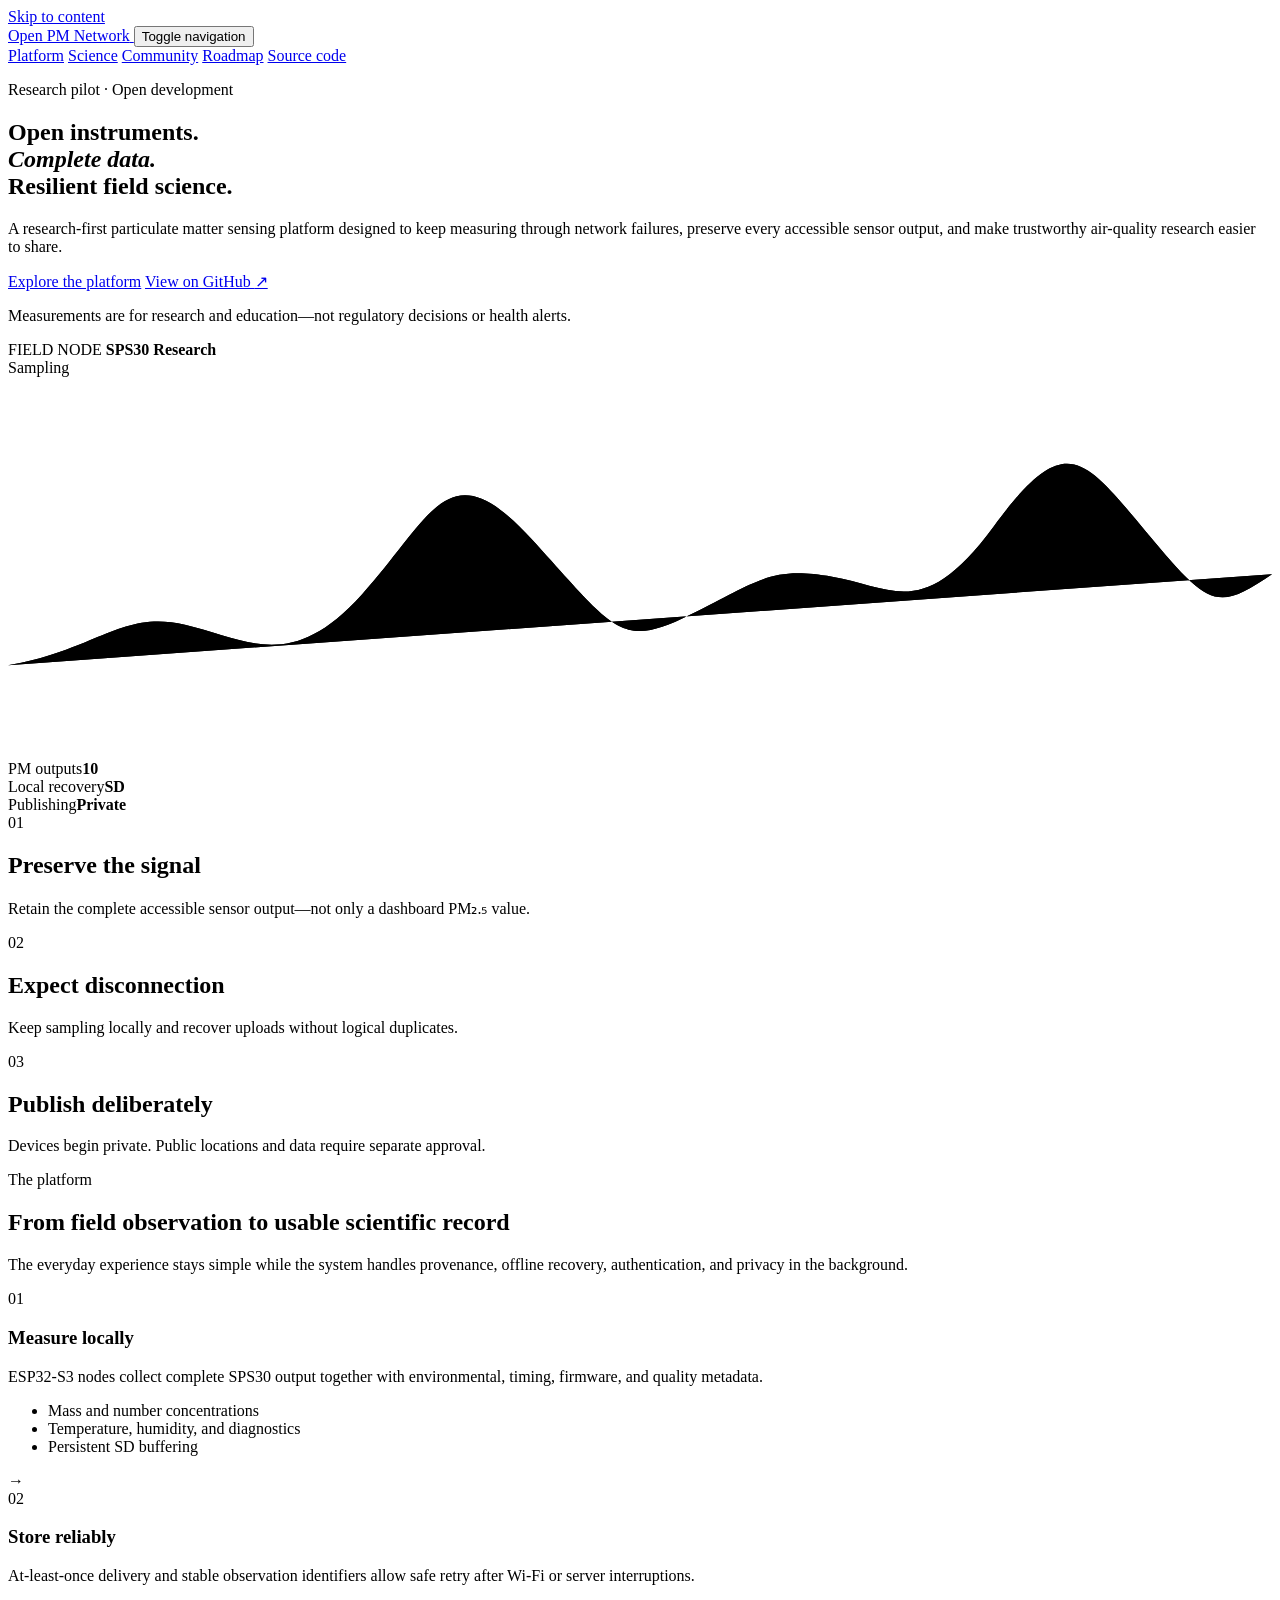
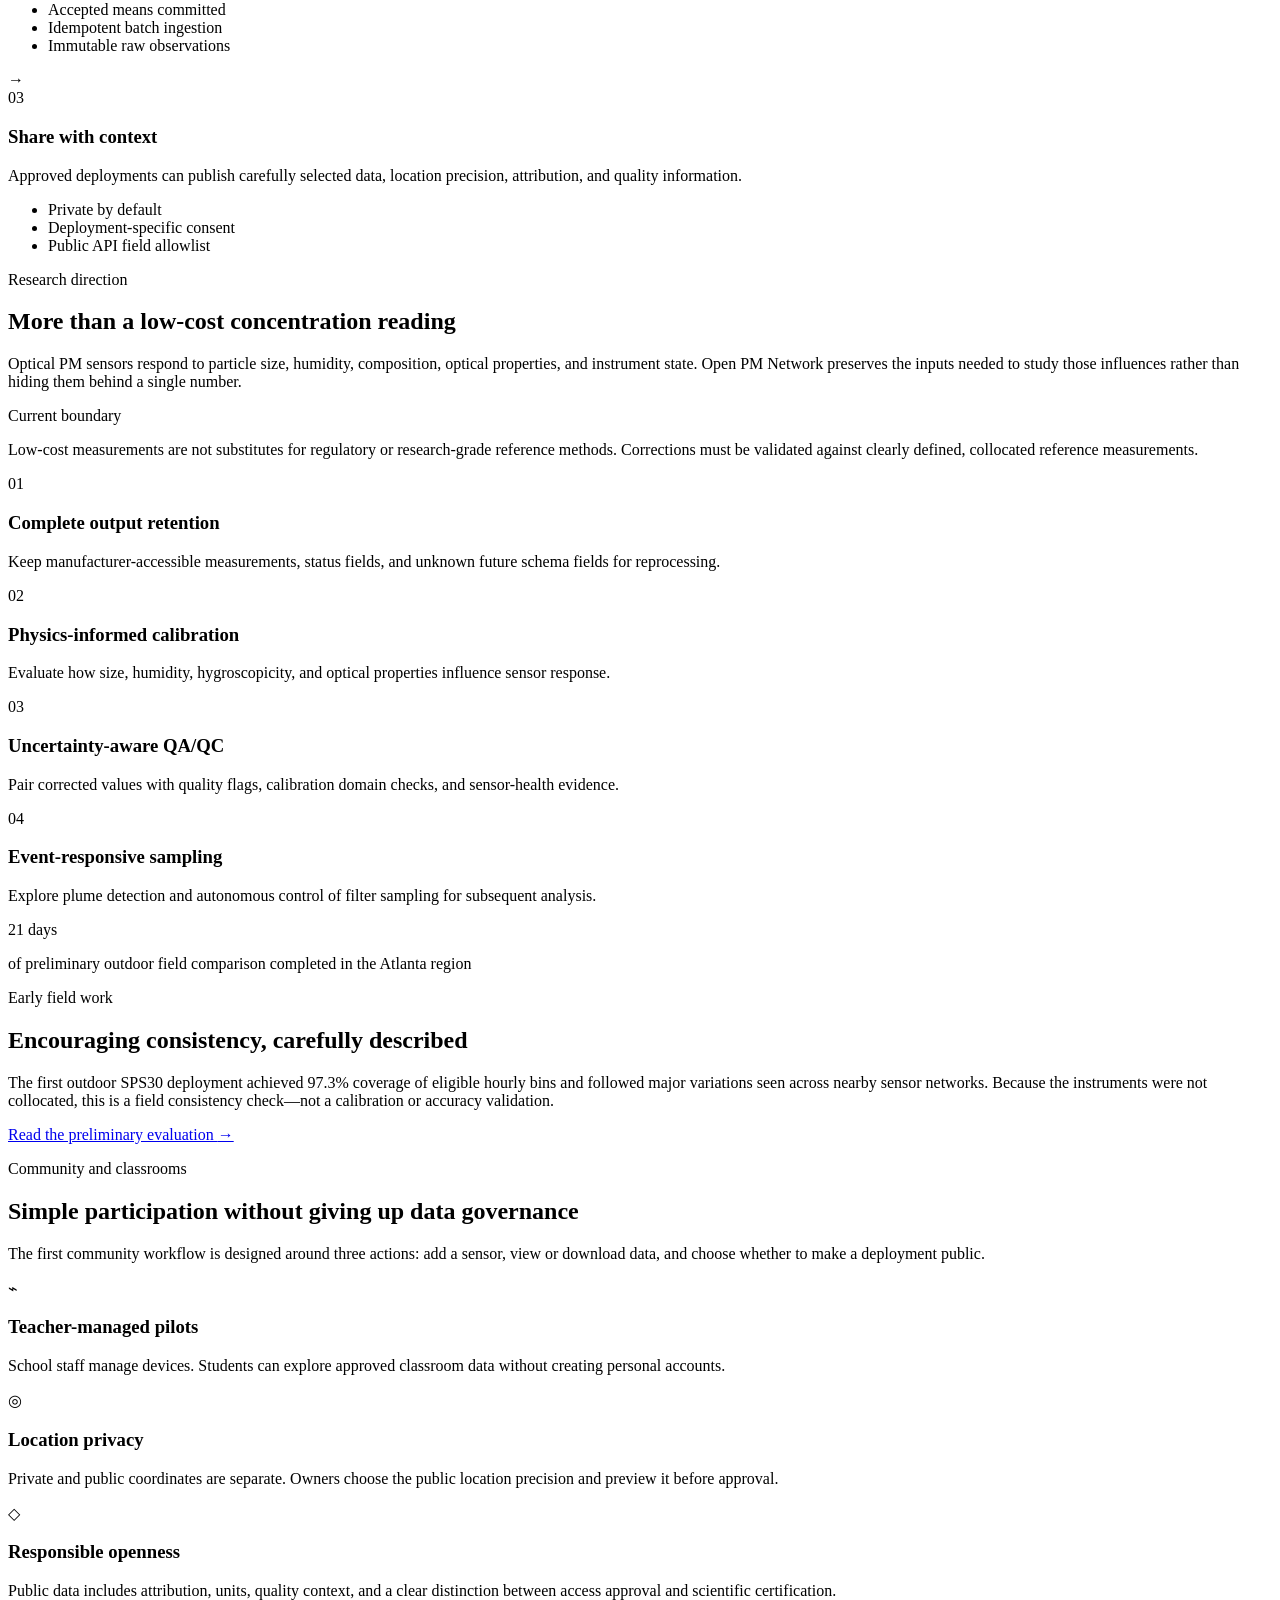
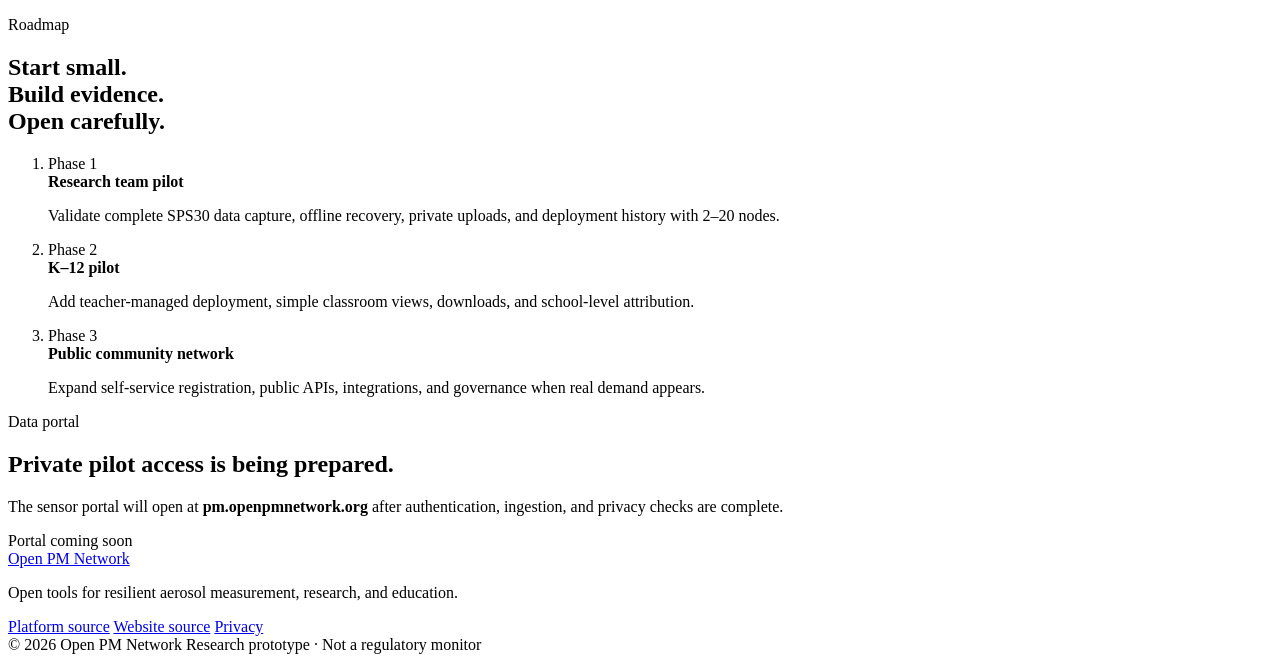
==== index.html @ d5e6d2a4 "Add public project homepage" ====
<!doctype html>
<html lang="en">
  <head>
    <meta charset="utf-8">
    <meta name="viewport" content="width=device-width, initial-scale=1">
    <meta name="description" content="Open PM Network is an open, research-first platform for resilient particulate matter sensing, complete data retention, and community science.">
    <meta name="theme-color" content="#eef7f1">
    <link rel="canonical" href="https://www.openpmnetwork.org/">
    <link rel="stylesheet" href="styles.css">
    <script src="app.js" defer></script>
    <title>Open PM Network | Research-first particulate matter sensing</title>
  </head>
  <body>
    <a class="skip-link" href="#main-content">Skip to content</a>

    <header class="site-header" data-header>
      <div class="shell nav-wrap">
        <a class="brand" href="#top" aria-label="Open PM Network home">
          <span class="brand-mark" aria-hidden="true">
            <span></span><span></span><span></span>
          </span>
          <span>Open PM Network</span>
        </a>
        <button class="nav-toggle" type="button" aria-expanded="false" aria-controls="site-nav" data-nav-toggle>
          <span class="sr-only">Toggle navigation</span>
          <span></span><span></span><span></span>
        </button>
        <nav id="site-nav" class="site-nav" aria-label="Primary navigation" data-nav>
          <a href="#platform">Platform</a>
          <a href="#science">Science</a>
          <a href="#community">Community</a>
          <a href="#roadmap">Roadmap</a>
          <a class="nav-cta" href="https://github.com/pengfeiliu371/pm-sensor-node">Source code</a>
        </nav>
      </div>
    </header>

    <main id="main-content">
      <section class="hero" id="top">
        <div class="hero-grid shell">
          <div class="hero-copy reveal">
            <p class="eyebrow"><span class="pulse" aria-hidden="true"></span> Research pilot · Open development</p>
            <h1>Open instruments.<br><em>Complete data.</em><br>Resilient field science.</h1>
            <p class="hero-lede">A research-first particulate matter sensing platform designed to keep measuring through network failures, preserve every accessible sensor output, and make trustworthy air-quality research easier to share.</p>
            <div class="button-row">
              <a class="button button-primary" href="#platform">Explore the platform</a>
              <a class="button button-secondary" href="https://github.com/pengfeiliu371/pm-sensor-node">View on GitHub <span aria-hidden="true">↗</span></a>
            </div>
            <p class="hero-note">Measurements are for research and education—not regulatory decisions or health alerts.</p>
          </div>

          <div class="hero-instrument reveal" aria-label="Illustration of an environmental sensor data stream">
            <div class="instrument-card">
              <div class="instrument-head">
                <div>
                  <span class="micro-label">FIELD NODE</span>
                  <strong>SPS30 Research</strong>
                </div>
                <span class="status-chip">Sampling</span>
              </div>
              <div class="particle-field" aria-hidden="true">
                <span style="--x: 12%; --y: 35%; --s: 8px; --d: 0s"></span>
                <span style="--x: 24%; --y: 67%; --s: 4px; --d: .6s"></span>
                <span style="--x: 37%; --y: 22%; --s: 12px; --d: 1.3s"></span>
                <span style="--x: 49%; --y: 52%; --s: 6px; --d: .2s"></span>
                <span style="--x: 63%; --y: 30%; --s: 4px; --d: 1.7s"></span>
                <span style="--x: 72%; --y: 70%; --s: 10px; --d: .9s"></span>
                <span style="--x: 86%; --y: 43%; --s: 6px; --d: 1.1s"></span>
                <svg viewBox="0 0 500 150" role="img" aria-label="Stylized particulate matter time series">
                  <path class="grid-line" d="M0 30H500M0 75H500M0 120H500"></path>
                  <path class="data-shadow" d="M0 114 C35 108,45 92,70 98 S112 117,140 86 S174 28,207 64 S242 108,270 94 S302 75,326 79 S362 97,390 59 S425 31,450 61 S478 93,500 78"></path>
                  <path class="data-line" d="M0 114 C35 108,45 92,70 98 S112 117,140 86 S174 28,207 64 S242 108,270 94 S302 75,326 79 S362 97,390 59 S425 31,450 61 S478 93,500 78"></path>
                </svg>
              </div>
              <div class="instrument-stats">
                <div><span>PM outputs</span><strong>10</strong></div>
                <div><span>Local recovery</span><strong>SD</strong></div>
                <div><span>Publishing</span><strong>Private</strong></div>
              </div>
            </div>
            <div class="orbit orbit-one" aria-hidden="true"></div>
            <div class="orbit orbit-two" aria-hidden="true"></div>
          </div>
        </div>
      </section>

      <section class="principles" aria-label="Core project principles">
        <div class="shell principle-grid">
          <article><span>01</span><h2>Preserve the signal</h2><p>Retain the complete accessible sensor output—not only a dashboard PM₂.₅ value.</p></article>
          <article><span>02</span><h2>Expect disconnection</h2><p>Keep sampling locally and recover uploads without logical duplicates.</p></article>
          <article><span>03</span><h2>Publish deliberately</h2><p>Devices begin private. Public locations and data require separate approval.</p></article>
        </div>
      </section>

      <section class="section" id="platform">
        <div class="shell">
          <div class="section-heading reveal">
            <p class="eyebrow">The platform</p>
            <h2>From field observation to usable scientific record</h2>
            <p>The everyday experience stays simple while the system handles provenance, offline recovery, authentication, and privacy in the background.</p>
          </div>

          <div class="flow-grid reveal">
            <article class="flow-card">
              <span class="flow-number">01</span>
              <div class="flow-icon node-icon" aria-hidden="true"><span></span></div>
              <h3>Measure locally</h3>
              <p>ESP32-S3 nodes collect complete SPS30 output together with environmental, timing, firmware, and quality metadata.</p>
              <ul>
                <li>Mass and number concentrations</li>
                <li>Temperature, humidity, and diagnostics</li>
                <li>Persistent SD buffering</li>
              </ul>
            </article>
            <div class="flow-arrow" aria-hidden="true">→</div>
            <article class="flow-card">
              <span class="flow-number">02</span>
              <div class="flow-icon server-icon" aria-hidden="true"><span></span><span></span><span></span></div>
              <h3>Store reliably</h3>
              <p>At-least-once delivery and stable observation identifiers allow safe retry after Wi-Fi or server interruptions.</p>
              <ul>
                <li>Accepted means committed</li>
                <li>Idempotent batch ingestion</li>
                <li>Immutable raw observations</li>
              </ul>
            </article>
            <div class="flow-arrow" aria-hidden="true">→</div>
            <article class="flow-card">
              <span class="flow-number">03</span>
              <div class="flow-icon network-icon" aria-hidden="true"><span></span><span></span><span></span><span></span></div>
              <h3>Share with context</h3>
              <p>Approved deployments can publish carefully selected data, location precision, attribution, and quality information.</p>
              <ul>
                <li>Private by default</li>
                <li>Deployment-specific consent</li>
                <li>Public API field allowlist</li>
              </ul>
            </article>
          </div>
        </div>
      </section>

      <section class="section section-dark" id="science">
        <div class="shell science-grid">
          <div class="science-copy reveal">
            <p class="eyebrow eyebrow-light">Research direction</p>
            <h2>More than a low-cost concentration reading</h2>
            <p>Optical PM sensors respond to particle size, humidity, composition, optical properties, and instrument state. Open PM Network preserves the inputs needed to study those influences rather than hiding them behind a single number.</p>
            <div class="science-callout">
              <span>Current boundary</span>
              <p>Low-cost measurements are not substitutes for regulatory or research-grade reference methods. Corrections must be validated against clearly defined, collocated reference measurements.</p>
            </div>
          </div>
          <div class="research-list reveal">
            <article><span>01</span><div><h3>Complete output retention</h3><p>Keep manufacturer-accessible measurements, status fields, and unknown future schema fields for reprocessing.</p></div></article>
            <article><span>02</span><div><h3>Physics-informed calibration</h3><p>Evaluate how size, humidity, hygroscopicity, and optical properties influence sensor response.</p></div></article>
            <article><span>03</span><div><h3>Uncertainty-aware QA/QC</h3><p>Pair corrected values with quality flags, calibration domain checks, and sensor-health evidence.</p></div></article>
            <article><span>04</span><div><h3>Event-responsive sampling</h3><p>Explore plume detection and autonomous control of filter sampling for subsequent analysis.</p></div></article>
          </div>
        </div>
      </section>

      <section class="section evidence-section">
        <div class="shell evidence-grid">
          <div class="evidence-metric reveal">
            <span class="big-number">21</span>
            <span class="big-unit">days</span>
            <p>of preliminary outdoor field comparison completed in the Atlanta region</p>
          </div>
          <div class="evidence-copy reveal">
            <p class="eyebrow">Early field work</p>
            <h2>Encouraging consistency, carefully described</h2>
            <p>The first outdoor SPS30 deployment achieved 97.3% coverage of eligible hourly bins and followed major variations seen across nearby sensor networks. Because the instruments were not collocated, this is a field consistency check—not a calibration or accuracy validation.</p>
            <a class="text-link" href="https://github.com/pengfeiliu371/pm-sensor-node/blob/main/docs/PRELIMINARY_PM25_FIELD_EVALUATION.md">Read the preliminary evaluation <span aria-hidden="true">→</span></a>
          </div>
        </div>
      </section>

      <section class="section community-section" id="community">
        <div class="shell">
          <div class="section-heading narrow reveal">
            <p class="eyebrow">Community and classrooms</p>
            <h2>Simple participation without giving up data governance</h2>
            <p>The first community workflow is designed around three actions: add a sensor, view or download data, and choose whether to make a deployment public.</p>
          </div>
          <div class="community-grid reveal">
            <article><span class="community-symbol" aria-hidden="true">⌁</span><h3>Teacher-managed pilots</h3><p>School staff manage devices. Students can explore approved classroom data without creating personal accounts.</p></article>
            <article><span class="community-symbol" aria-hidden="true">◎</span><h3>Location privacy</h3><p>Private and public coordinates are separate. Owners choose the public location precision and preview it before approval.</p></article>
            <article><span class="community-symbol" aria-hidden="true">◇</span><h3>Responsible openness</h3><p>Public data includes attribution, units, quality context, and a clear distinction between access approval and scientific certification.</p></article>
          </div>
        </div>
      </section>

      <section class="section roadmap-section" id="roadmap">
        <div class="shell roadmap-grid">
          <div class="roadmap-heading reveal">
            <p class="eyebrow">Roadmap</p>
            <h2>Start small.<br>Build evidence.<br>Open carefully.</h2>
          </div>
          <ol class="roadmap reveal">
            <li class="current"><span>Phase 1</span><div><strong>Research team pilot</strong><p>Validate complete SPS30 data capture, offline recovery, private uploads, and deployment history with 2–20 nodes.</p></div></li>
            <li><span>Phase 2</span><div><strong>K–12 pilot</strong><p>Add teacher-managed deployment, simple classroom views, downloads, and school-level attribution.</p></div></li>
            <li><span>Phase 3</span><div><strong>Public community network</strong><p>Expand self-service registration, public APIs, integrations, and governance when real demand appears.</p></div></li>
          </ol>
        </div>
      </section>

      <section class="portal-section">
        <div class="shell portal-card reveal">
          <div>
            <p class="eyebrow eyebrow-light">Data portal</p>
            <h2>Private pilot access is being prepared.</h2>
            <p>The sensor portal will open at <strong>pm.openpmnetwork.org</strong> after authentication, ingestion, and privacy checks are complete.</p>
          </div>
          <span class="button button-disabled" aria-disabled="true">Portal coming soon</span>
        </div>
      </section>
    </main>

    <footer class="site-footer">
      <div class="shell footer-grid">
        <div>
          <a class="brand footer-brand" href="#top"><span class="brand-mark" aria-hidden="true"><span></span><span></span><span></span></span><span>Open PM Network</span></a>
          <p>Open tools for resilient aerosol measurement, research, and education.</p>
        </div>
        <div class="footer-links">
          <a href="https://github.com/pengfeiliu371/pm-sensor-node">Platform source</a>
          <a href="https://github.com/pengfeiliu371/openpmnetwork-website">Website source</a>
          <a href="privacy.html">Privacy</a>
        </div>
      </div>
      <div class="shell footer-bottom">
        <span>© <span data-year>2026</span> Open PM Network</span>
        <span>Research prototype · Not a regulatory monitor</span>
      </div>
    </footer>
  </body>
</html>
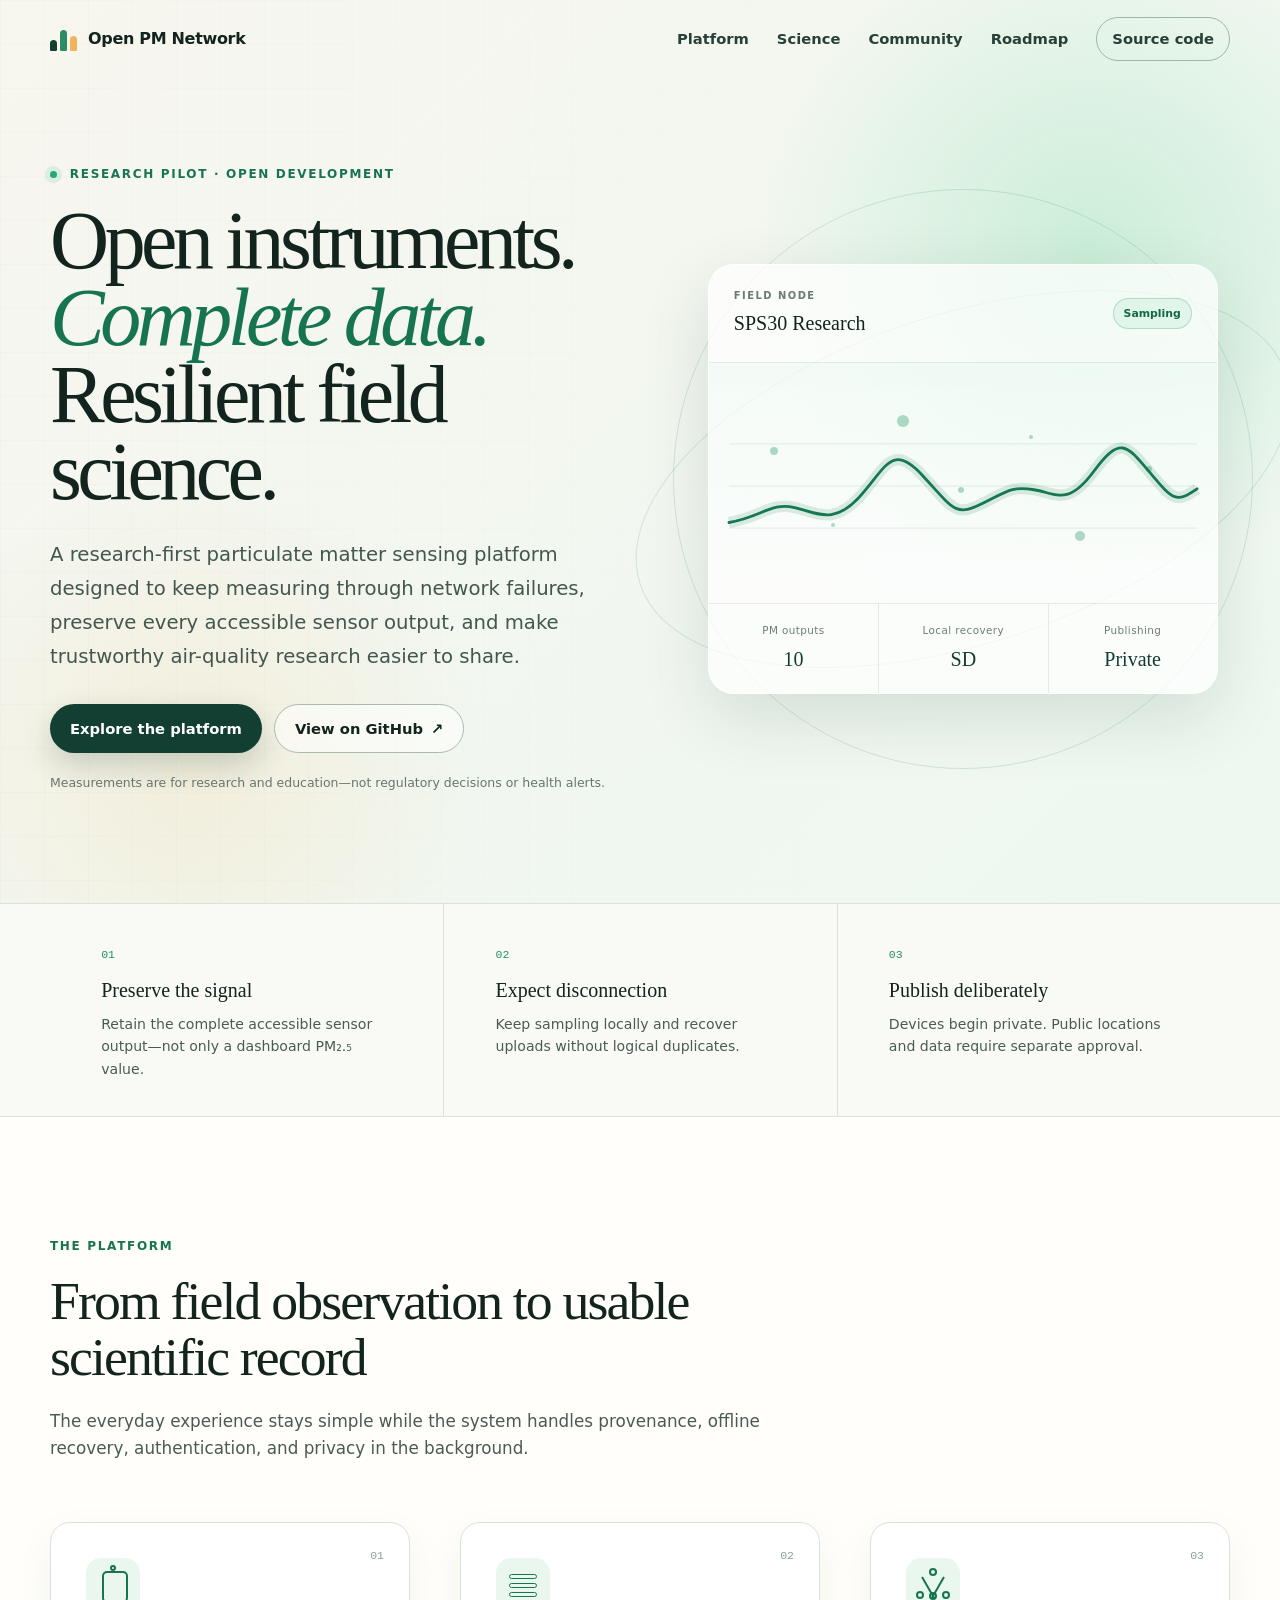
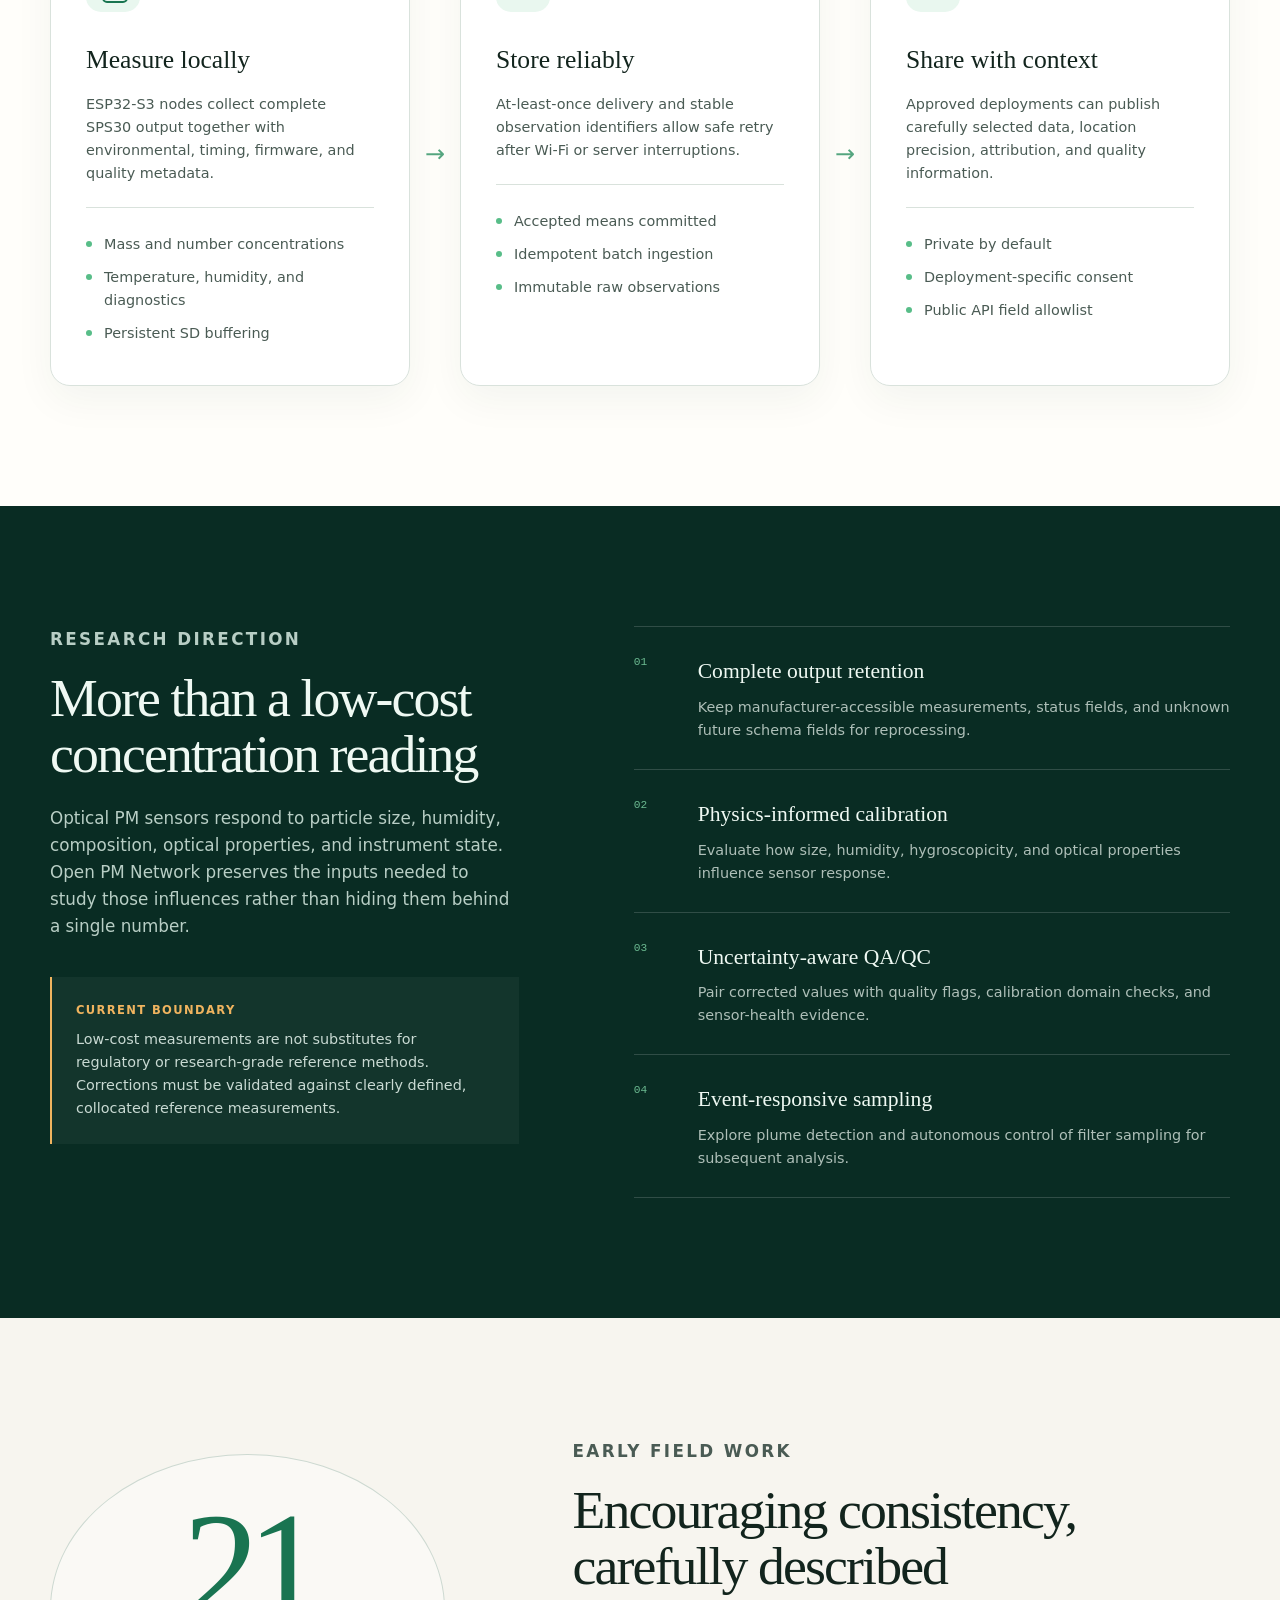
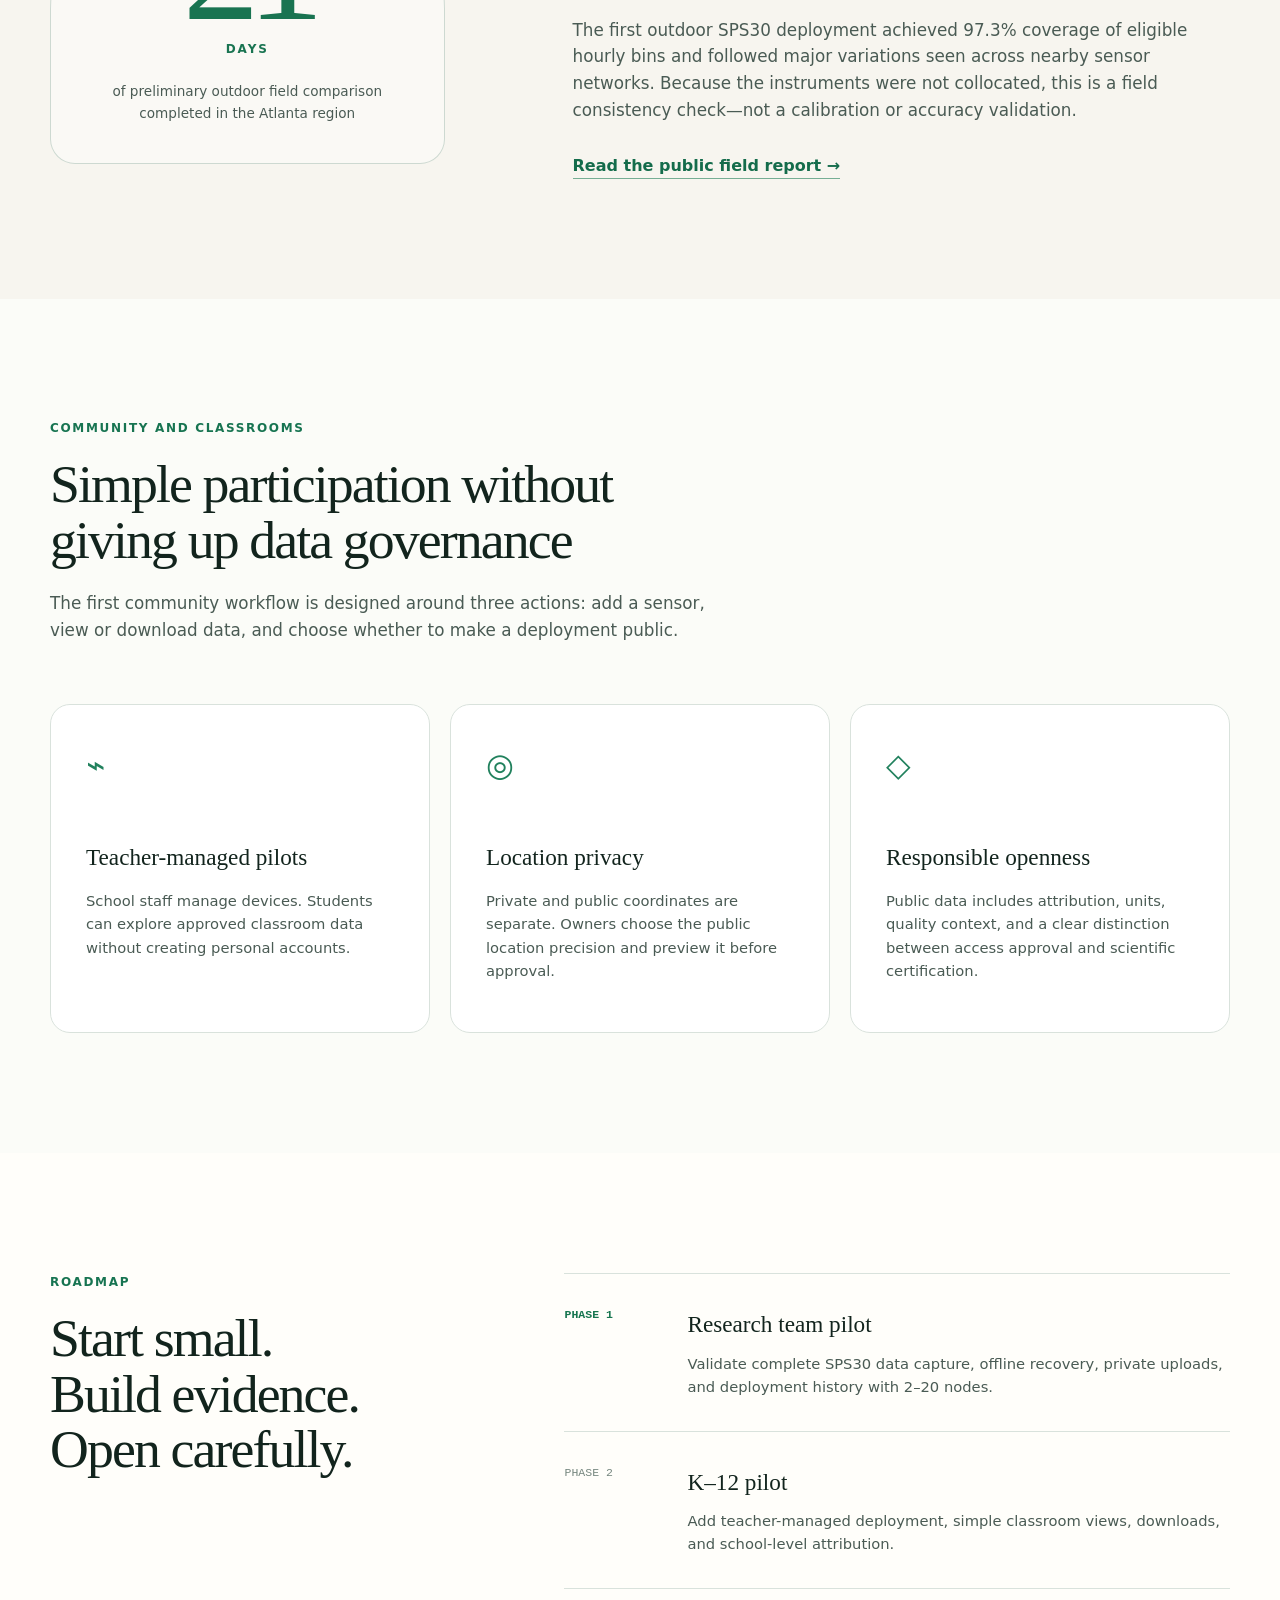
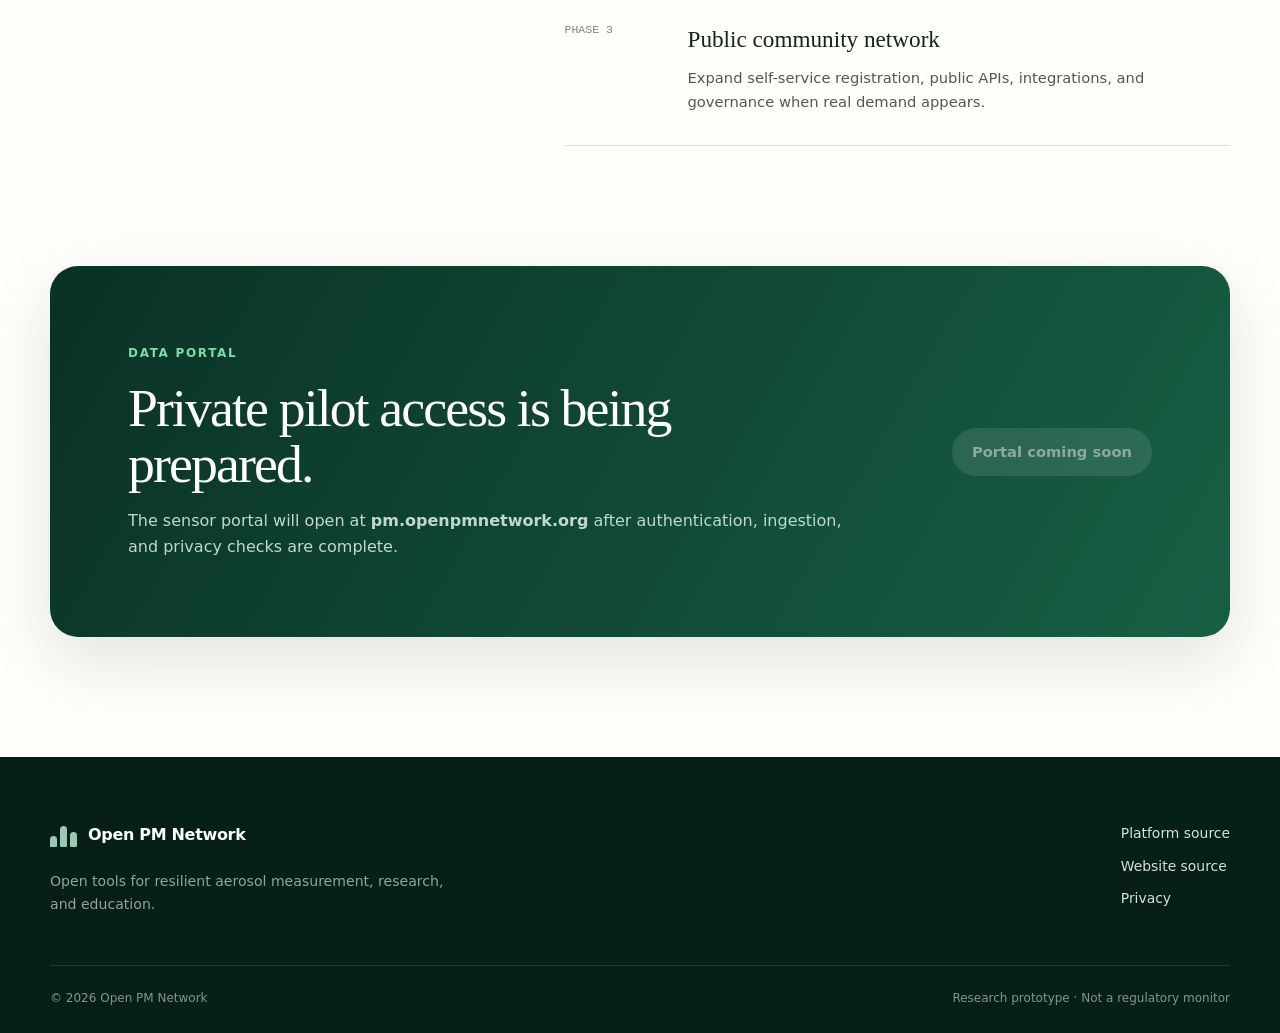
==== commit 0e3b47cd: "Link the public field report" ====
--- a/index.html
+++ b/index.html
@@ -171,7 +171,7 @@
             <p class="eyebrow">Early field work</p>
             <h2>Encouraging consistency, carefully described</h2>
             <p>The first outdoor SPS30 deployment achieved 97.3% coverage of eligible hourly bins and followed major variations seen across nearby sensor networks. Because the instruments were not collocated, this is a field consistency check—not a calibration or accuracy validation.</p>
-            <a class="text-link" href="https://github.com/pengfeiliu371/pm-sensor-node/blob/main/docs/PRELIMINARY_PM25_FIELD_EVALUATION.md">Read the preliminary evaluation <span aria-hidden="true">→</span></a>
+            <a class="text-link" href="reports/preliminary-pm25-field-evaluation.html">Read the public field report <span aria-hidden="true">→</span></a>
           </div>
         </div>
       </section>
--- a/styles.css
+++ b/styles.css
@@ -0,0 +1,237 @@
+:root {
+  --ink: #12241d;
+  --ink-soft: #4a5b54;
+  --forest: #123f32;
+  --forest-deep: #092c23;
+  --mint: #bdeed5;
+  --mint-bright: #72d8a0;
+  --cream: #f7f5ef;
+  --paper: #fffefa;
+  --line: #d9e2dc;
+  --amber: #f0b45f;
+  --shell: min(1180px, calc(100% - 40px));
+  --radius: 20px;
+  --shadow: 0 24px 70px rgba(10, 45, 35, 0.12);
+}
+
+* { box-sizing: border-box; }
+html { scroll-behavior: smooth; }
+body {
+  margin: 0;
+  color: var(--ink);
+  background: var(--paper);
+  font-family: Inter, ui-sans-serif, system-ui, -apple-system, BlinkMacSystemFont, "Segoe UI", sans-serif;
+  line-height: 1.6;
+  text-rendering: optimizeLegibility;
+}
+a { color: inherit; }
+button, a { -webkit-tap-highlight-color: transparent; }
+.shell { width: var(--shell); margin-inline: auto; }
+.sr-only { position: absolute; width: 1px; height: 1px; padding: 0; margin: -1px; overflow: hidden; clip: rect(0,0,0,0); white-space: nowrap; border: 0; }
+.skip-link { position: fixed; top: 12px; left: 12px; z-index: 999; padding: 10px 16px; background: var(--ink); color: white; border-radius: 8px; transform: translateY(-160%); }
+.skip-link:focus { transform: translateY(0); }
+
+.site-header { position: fixed; inset: 0 0 auto; z-index: 50; border-bottom: 1px solid transparent; transition: background .2s, border-color .2s, box-shadow .2s; }
+.site-header.scrolled { background: rgba(255,254,250,.9); border-color: rgba(18,36,29,.1); box-shadow: 0 8px 30px rgba(10,45,35,.06); backdrop-filter: blur(16px); }
+.nav-wrap { min-height: 78px; display: flex; align-items: center; justify-content: space-between; gap: 30px; }
+.brand { display: inline-flex; align-items: center; gap: 11px; font-weight: 760; letter-spacing: -.02em; text-decoration: none; }
+.brand-mark { position: relative; display: inline-flex; align-items: end; gap: 3px; width: 27px; height: 23px; }
+.brand-mark span { display: block; width: 7px; border-radius: 6px 6px 2px 2px; background: var(--forest); }
+.brand-mark span:nth-child(1) { height: 11px; }
+.brand-mark span:nth-child(2) { height: 21px; background: #2e8c63; }
+.brand-mark span:nth-child(3) { height: 15px; background: var(--amber); }
+.site-nav { display: flex; align-items: center; gap: 28px; font-size: .92rem; font-weight: 600; }
+.site-nav a { color: #294039; text-decoration: none; }
+.site-nav a:hover { color: #0d7250; }
+.site-nav .nav-cta { padding: 9px 15px; border: 1px solid #9eb5a9; border-radius: 999px; }
+.nav-toggle { display: none; width: 42px; height: 42px; border: 0; border-radius: 10px; background: transparent; }
+.nav-toggle > span:not(.sr-only) { display: block; width: 22px; height: 2px; margin: 5px auto; border-radius: 2px; background: var(--ink); }
+
+.hero { position: relative; min-height: 790px; padding: 165px 0 110px; overflow: hidden; background: radial-gradient(circle at 85% 28%, rgba(114,216,160,.3), transparent 26%), radial-gradient(circle at 15% 85%, rgba(240,180,95,.14), transparent 22%), linear-gradient(135deg, #f7f6ef 0%, #edf8f1 100%); }
+.hero::before { content: ""; position: absolute; inset: 0; opacity: .35; background-image: linear-gradient(rgba(16,71,53,.05) 1px, transparent 1px), linear-gradient(90deg, rgba(16,71,53,.05) 1px, transparent 1px); background-size: 44px 44px; mask-image: linear-gradient(to right, black, transparent 78%); }
+.hero-grid { position: relative; display: grid; grid-template-columns: 1.02fr .98fr; gap: clamp(45px, 7vw, 100px); align-items: center; }
+.eyebrow { margin: 0 0 18px; color: #177451; font-size: .75rem; font-weight: 800; letter-spacing: .14em; text-transform: uppercase; }
+.pulse { display: inline-block; width: 7px; height: 7px; margin-right: 7px; border-radius: 50%; background: #24a96f; box-shadow: 0 0 0 5px rgba(36,169,111,.12); }
+h1, h2, h3, p { margin-top: 0; }
+h1 { max-width: 760px; margin-bottom: 28px; font-family: Georgia, "Times New Roman", serif; font-size: clamp(3.4rem, 6.4vw, 6.2rem); font-weight: 500; line-height: .94; letter-spacing: -.055em; }
+h1 em { color: #177451; font-weight: 500; }
+.hero-lede { max-width: 650px; margin-bottom: 30px; color: #43574f; font-size: clamp(1.05rem, 1.7vw, 1.23rem); line-height: 1.72; }
+.button-row { display: flex; flex-wrap: wrap; gap: 12px; }
+.button { display: inline-flex; min-height: 48px; align-items: center; justify-content: center; gap: 8px; padding: 12px 20px; border-radius: 999px; font-size: .92rem; font-weight: 750; text-decoration: none; }
+.button-primary { color: white; background: var(--forest); box-shadow: 0 12px 30px rgba(18,63,50,.2); }
+.button-primary:hover { background: #0b3328; transform: translateY(-1px); }
+.button-secondary { border: 1px solid #a8bbb1; background: rgba(255,255,255,.55); }
+.button-secondary:hover { border-color: #177451; background: white; }
+.hero-note { margin: 20px 0 0; color: #66766f; font-size: .78rem; }
+
+.hero-instrument { position: relative; min-height: 460px; display: grid; place-items: center; }
+.instrument-card { position: relative; z-index: 2; width: min(100%, 510px); overflow: hidden; border: 1px solid rgba(255,255,255,.75); border-radius: 26px; background: rgba(255,255,255,.72); box-shadow: var(--shadow); backdrop-filter: blur(18px); }
+.instrument-head { display: flex; align-items: center; justify-content: space-between; padding: 23px 25px; border-bottom: 1px solid rgba(18,36,29,.09); }
+.instrument-head div { display: grid; gap: 3px; }
+.instrument-head strong { font-family: Georgia, serif; font-size: 1.25rem; font-weight: 500; }
+.micro-label { color: #6a7b73; font-size: .62rem; font-weight: 800; letter-spacing: .15em; }
+.status-chip { padding: 6px 10px; border: 1px solid rgba(23,116,81,.22); border-radius: 999px; color: #126744; background: rgba(114,216,160,.15); font-size: .68rem; font-weight: 750; }
+.particle-field { position: relative; height: 240px; padding: 48px 20px 10px; background: linear-gradient(180deg, rgba(189,238,213,.12), rgba(255,255,255,.1)); }
+.particle-field > span { position: absolute; left: var(--x); top: var(--y); width: var(--s); height: var(--s); border-radius: 50%; background: #309b6d; opacity: .38; animation: drift 4s ease-in-out var(--d) infinite; }
+@keyframes drift { 50% { transform: translateY(-10px) scale(1.15); opacity: .7; } }
+.particle-field svg { position: relative; z-index: 1; width: 100%; height: 150px; overflow: visible; }
+.grid-line { fill: none; stroke: rgba(18,63,50,.1); stroke-width: 1; }
+.data-shadow { fill: none; stroke: rgba(46,140,99,.16); stroke-width: 12; }
+.data-line { fill: none; stroke: #167751; stroke-width: 3; stroke-linecap: round; }
+.instrument-stats { display: grid; grid-template-columns: repeat(3, 1fr); border-top: 1px solid rgba(18,36,29,.09); }
+.instrument-stats div { display: grid; gap: 5px; padding: 18px 14px; text-align: center; }
+.instrument-stats div + div { border-left: 1px solid rgba(18,36,29,.09); }
+.instrument-stats span { color: #6d7d75; font-size: .65rem; letter-spacing: .04em; }
+.instrument-stats strong { color: #153c30; font-family: Georgia, serif; font-size: 1.25rem; font-weight: 500; }
+.orbit { position: absolute; border: 1px solid rgba(23,116,81,.15); border-radius: 50%; }
+.orbit-one { width: 580px; height: 580px; }
+.orbit-two { width: 680px; height: 330px; transform: rotate(-18deg); }
+
+.principles { position: relative; border-block: 1px solid var(--line); background: #f9faf6; }
+.principle-grid { display: grid; grid-template-columns: repeat(3, 1fr); }
+.principle-grid article { padding: 36px clamp(20px, 4vw, 55px); }
+.principle-grid article + article { border-left: 1px solid var(--line); }
+.principle-grid span { color: #249166; font-family: ui-monospace, SFMono-Regular, Menlo, monospace; font-size: .72rem; }
+.principle-grid h2 { margin: 8px 0 7px; font-family: Georgia, serif; font-size: 1.25rem; font-weight: 500; }
+.principle-grid p { margin: 0; color: var(--ink-soft); font-size: .88rem; }
+
+.section { padding: 120px 0; }
+.section-heading { max-width: 760px; margin-bottom: 60px; }
+.section-heading.narrow { max-width: 690px; }
+.section-heading h2, .science-copy h2, .evidence-copy h2, .roadmap-heading h2, .portal-card h2 { margin-bottom: 22px; font-family: Georgia, serif; font-size: clamp(2.5rem, 4.2vw, 4.15rem); font-weight: 500; line-height: 1.04; letter-spacing: -.035em; }
+.section-heading > p:last-child, .science-copy > p, .evidence-copy > p { color: var(--ink-soft); font-size: 1.05rem; }
+.flow-grid { display: grid; grid-template-columns: 1fr auto 1fr auto 1fr; align-items: stretch; }
+.flow-card { position: relative; padding: 35px; border: 1px solid var(--line); border-radius: var(--radius); background: white; box-shadow: 0 14px 40px rgba(11,51,40,.05); }
+.flow-number { position: absolute; top: 24px; right: 25px; color: #8ea098; font-family: ui-monospace, SFMono-Regular, monospace; font-size: .72rem; }
+.flow-icon { width: 54px; height: 54px; margin-bottom: 28px; border-radius: 15px; background: #e9f7ef; }
+.node-icon { position: relative; }
+.node-icon::before { content: ""; position: absolute; width: 22px; height: 28px; left: 16px; top: 13px; border: 2px solid #187450; border-radius: 5px; }
+.node-icon span { position: absolute; width: 6px; height: 6px; top: 7px; left: 24px; border: 2px solid #187450; border-radius: 50%; }
+.server-icon { display: grid; place-items: center; align-content: center; gap: 4px; }
+.server-icon span { display: block; width: 28px; height: 5px; border: 1.5px solid #187450; border-radius: 3px; }
+.network-icon { position: relative; }
+.network-icon span { position: absolute; width: 8px; height: 8px; border: 2px solid #187450; border-radius: 50%; }
+.network-icon span:nth-child(1) { left: 23px; top: 10px; }
+.network-icon span:nth-child(2) { left: 10px; top: 33px; }
+.network-icon span:nth-child(3) { right: 10px; top: 33px; }
+.network-icon span:nth-child(4) { left: 23px; top: 34px; }
+.network-icon::before, .network-icon::after { content: ""; position: absolute; width: 25px; height: 1.5px; top: 29px; background: #187450; }
+.network-icon::before { left: 10px; transform: rotate(60deg); }
+.network-icon::after { right: 10px; transform: rotate(-60deg); }
+.flow-card h3 { margin-bottom: 12px; font-family: Georgia, serif; font-size: 1.6rem; font-weight: 500; }
+.flow-card p, .flow-card li { color: var(--ink-soft); font-size: .9rem; }
+.flow-card ul { margin: 22px 0 0; padding: 20px 0 0; border-top: 1px solid var(--line); list-style: none; }
+.flow-card li { position: relative; padding: 5px 0 5px 18px; }
+.flow-card li::before { content: ""; position: absolute; width: 6px; height: 6px; left: 0; top: 13px; border-radius: 50%; background: #58bd88; }
+.flow-arrow { display: grid; place-items: center; width: 50px; color: #56a780; font-size: 1.5rem; }
+
+.section-dark { color: #eff9f3; background: var(--forest-deep); }
+.science-grid { display: grid; grid-template-columns: .88fr 1.12fr; gap: clamp(50px, 9vw, 130px); align-items: start; }
+.eyebrow-light { color: #78dda8; }
+.science-copy > p { color: #b8cec5; }
+.science-callout { margin-top: 38px; padding: 24px; border-left: 2px solid var(--amber); background: rgba(255,255,255,.045); }
+.science-callout span { display: block; margin-bottom: 8px; color: var(--amber); font-size: .72rem; font-weight: 800; letter-spacing: .12em; text-transform: uppercase; }
+.science-callout p { margin: 0; color: #c9dad3; font-size: .9rem; }
+.research-list { border-top: 1px solid rgba(255,255,255,.16); }
+.research-list article { display: grid; grid-template-columns: 48px 1fr; gap: 16px; padding: 27px 0; border-bottom: 1px solid rgba(255,255,255,.16); }
+.research-list article > span { color: #6bb990; font-family: ui-monospace, SFMono-Regular, monospace; font-size: .7rem; }
+.research-list h3 { margin-bottom: 7px; font-family: Georgia, serif; font-size: 1.35rem; font-weight: 500; }
+.research-list p { margin: 0; color: #aebfb8; font-size: .9rem; }
+
+.evidence-section { background: var(--cream); }
+.evidence-grid { display: grid; grid-template-columns: .75fr 1.25fr; gap: clamp(50px, 10vw, 160px); align-items: center; }
+.evidence-metric { position: relative; padding: 55px 35px 38px; border: 1px solid #cdd9d1; border-radius: 50% 50% 25px 25px; text-align: center; background: rgba(255,255,255,.4); }
+.big-number { display: block; color: #197451; font-family: Georgia, serif; font-size: clamp(6rem, 12vw, 10rem); line-height: .75; letter-spacing: -.08em; }
+.big-unit { display: block; margin: 15px 0 22px; color: #197451; font-size: .75rem; font-weight: 800; letter-spacing: .16em; text-transform: uppercase; }
+.evidence-metric p { max-width: 280px; margin: 0 auto; color: var(--ink-soft); font-size: .85rem; }
+.text-link { display: inline-block; margin-top: 12px; color: #146c4b; font-weight: 750; text-decoration: none; border-bottom: 1px solid #76ae94; }
+.text-link:hover { border-color: #146c4b; }
+
+.community-section { background: #fbfcf8; }
+.community-grid { display: grid; grid-template-columns: repeat(3, 1fr); gap: 20px; }
+.community-grid article { min-height: 285px; padding: 35px; border: 1px solid var(--line); border-radius: var(--radius); background: white; }
+.community-symbol { display: block; margin-bottom: 48px; color: #21815d; font-size: 2rem; }
+.community-grid h3 { margin-bottom: 12px; font-family: Georgia, serif; font-size: 1.45rem; font-weight: 500; }
+.community-grid p { color: var(--ink-soft); font-size: .92rem; }
+
+.roadmap-section { background: var(--paper); }
+.roadmap-grid { display: grid; grid-template-columns: .75fr 1.25fr; gap: clamp(50px, 9vw, 130px); }
+.roadmap-heading { position: sticky; top: 125px; align-self: start; }
+.roadmap { margin: 0; padding: 0; list-style: none; counter-reset: none; }
+.roadmap li { display: grid; grid-template-columns: 95px 1fr; gap: 28px; padding: 32px 0; border-top: 1px solid var(--line); }
+.roadmap li:last-child { border-bottom: 1px solid var(--line); }
+.roadmap li > span { color: #76877f; font-family: ui-monospace, SFMono-Regular, monospace; font-size: .72rem; text-transform: uppercase; }
+.roadmap li.current > span { color: #16754f; font-weight: 800; }
+.roadmap li strong { display: block; margin-bottom: 8px; font-family: Georgia, serif; font-size: 1.45rem; font-weight: 500; }
+.roadmap li p { margin: 0; color: var(--ink-soft); font-size: .92rem; }
+
+.portal-section { padding: 0 0 120px; }
+.portal-card { display: grid; grid-template-columns: 1fr auto; gap: 45px; align-items: center; padding: clamp(40px, 7vw, 78px); border-radius: 28px; color: white; background: linear-gradient(120deg, #0a3126, #176044); box-shadow: var(--shadow); }
+.portal-card h2 { max-width: 720px; margin-bottom: 15px; }
+.portal-card p:last-child { max-width: 720px; margin-bottom: 0; color: #c0d8cd; }
+.button-disabled { color: #8eaaa0; background: rgba(255,255,255,.1); cursor: not-allowed; white-space: nowrap; }
+
+.site-footer { padding: 65px 0 25px; color: #c3d2cc; background: #071f19; }
+.footer-grid { display: grid; grid-template-columns: 1fr auto; gap: 40px; padding-bottom: 50px; }
+.footer-brand { color: white; }
+.footer-brand .brand-mark span { background: #9bc9b3; }
+.footer-grid p { max-width: 420px; margin: 16px 0 0; color: #8fa69c; font-size: .88rem; }
+.footer-links { display: grid; gap: 10px; align-content: start; }
+.footer-links a { color: #d6e1dc; font-size: .87rem; text-decoration: none; }
+.footer-links a:hover { color: white; }
+.footer-bottom { display: flex; justify-content: space-between; gap: 25px; padding-top: 23px; border-top: 1px solid rgba(255,255,255,.12); color: #7f978c; font-size: .75rem; }
+
+.privacy-main { min-height: 70vh; padding: 145px 0 100px; background: var(--cream); }
+.prose { max-width: 760px; }
+.prose h1 { font-size: clamp(3rem, 7vw, 5.5rem); }
+.prose h2 { margin: 45px 0 12px; font-family: Georgia, serif; font-size: 1.8rem; font-weight: 500; }
+.prose p, .prose li { color: var(--ink-soft); }
+.prose a { color: #126b49; }
+.prose .lede { font-size: 1.15rem; }
+.back-link { display: inline-block; margin-bottom: 28px; color: #126b49; font-weight: 700; text-decoration: none; }
+.not-found { min-height: 100vh; display: grid; place-items: center; padding: 40px; text-align: center; background: var(--cream); }
+.not-found h1 { margin: 0; color: #197451; font-size: clamp(7rem, 20vw, 14rem); line-height: .8; }
+.not-found h2 { margin: 30px 0 10px; font-family: Georgia, serif; font-size: 2.3rem; font-weight: 500; }
+.not-found p { margin-bottom: 25px; color: var(--ink-soft); }
+
+.reveal { animation: rise .7s ease both; }
+@keyframes rise { from { opacity: 0; transform: translateY(18px); } to { opacity: 1; transform: translateY(0); } }
+@media (prefers-reduced-motion: reduce) { html { scroll-behavior: auto; } *, *::before, *::after { animation-duration: .01ms !important; animation-iteration-count: 1 !important; transition-duration: .01ms !important; } }
+
+@media (max-width: 960px) {
+  .site-header { background: rgba(255,254,250,.92); backdrop-filter: blur(14px); }
+  .nav-toggle { display: block; }
+  .site-nav { position: absolute; top: 68px; left: 20px; right: 20px; display: none; padding: 22px; border: 1px solid var(--line); border-radius: 16px; background: var(--paper); box-shadow: var(--shadow); }
+  .site-nav.open { display: grid; }
+  .site-nav .nav-cta { justify-self: start; }
+  .hero { padding-top: 135px; }
+  .hero-grid, .science-grid, .evidence-grid, .roadmap-grid { grid-template-columns: 1fr; }
+  .hero-copy { position: relative; z-index: 3; }
+  .hero-instrument { min-height: 410px; }
+  .flow-grid { grid-template-columns: 1fr; gap: 18px; }
+  .flow-arrow { width: 100%; height: 20px; transform: rotate(90deg); }
+  .roadmap-heading { position: static; }
+  .portal-card { grid-template-columns: 1fr; }
+}
+
+@media (max-width: 700px) {
+  :root { --shell: min(100% - 28px, 1180px); }
+  .hero { min-height: auto; padding-bottom: 80px; }
+  h1 { font-size: clamp(3rem, 15vw, 4.6rem); }
+  .hero-instrument { min-height: 350px; }
+  .instrument-card { border-radius: 18px; }
+  .particle-field { height: 185px; padding-top: 25px; }
+  .instrument-stats span { min-height: 32px; }
+  .orbit-one { width: 420px; height: 420px; }
+  .orbit-two { width: 460px; }
+  .principle-grid, .community-grid { grid-template-columns: 1fr; }
+  .principle-grid article + article { border-left: 0; border-top: 1px solid var(--line); }
+  .section { padding: 85px 0; }
+  .flow-card, .community-grid article { padding: 28px; }
+  .evidence-metric { max-width: 410px; }
+  .roadmap li { grid-template-columns: 70px 1fr; gap: 15px; }
+  .portal-section { padding-bottom: 85px; }
+  .portal-card { padding: 38px 25px; border-radius: 20px; }
+  .footer-grid { grid-template-columns: 1fr; }
+  .footer-bottom { flex-direction: column; }
+}
